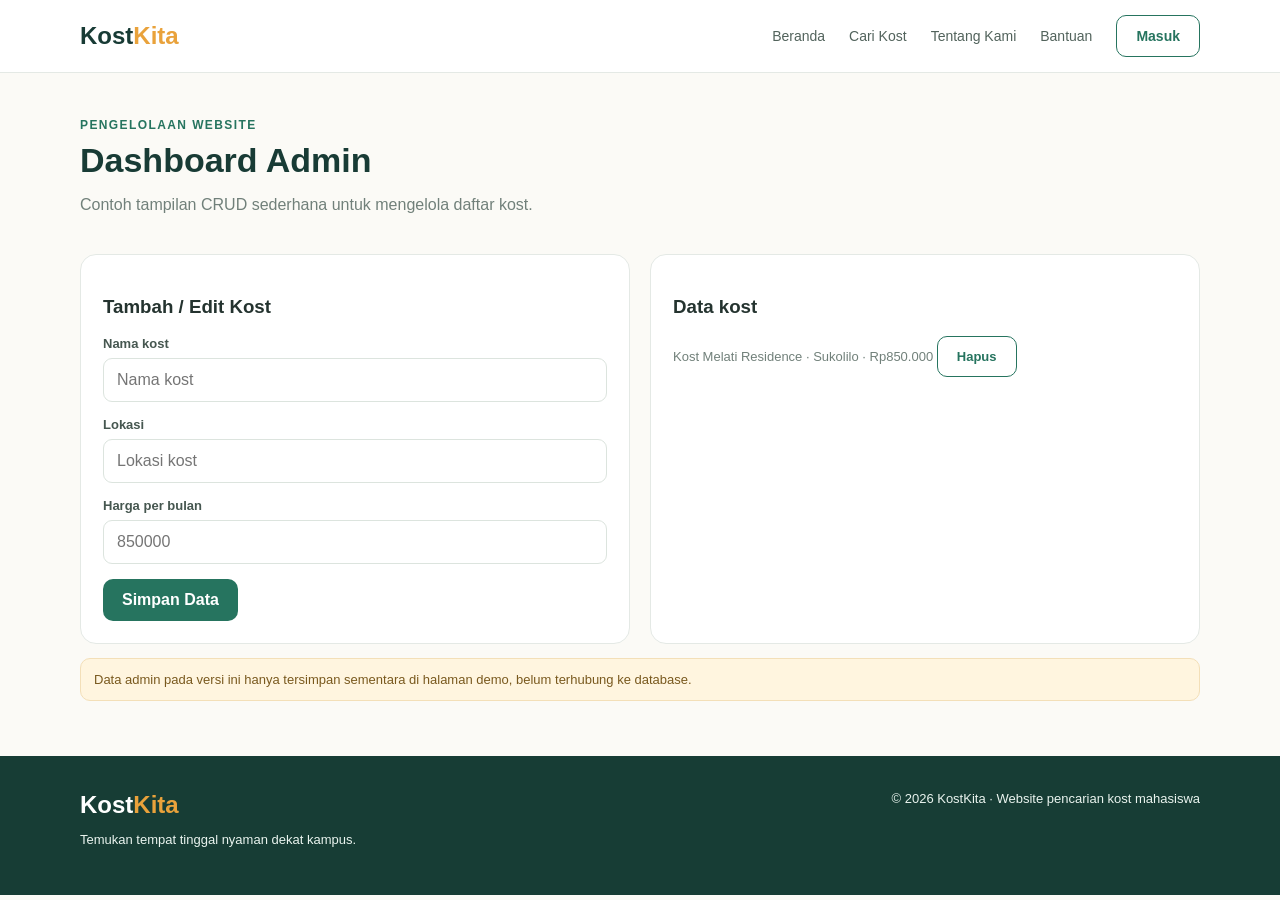
==== admin.html @ 2cbdc758 "Initial commit - KostKita" ====
<!doctype html>
<html lang="id">
  <head>
    <meta charset="UTF-8" />
    <meta name="viewport" content="width=device-width, initial-scale=1.0" />
    <title>Admin | KostKita</title>
    <link rel="stylesheet" href="css/style.css" />
  </head>
  <body>
    <header class="topbar">
      <div class="container nav">
        <a class="logo" href="index.html">Kost<span>Kita</span></a>
        <nav class="navlinks">
          <a href="index.html">Beranda</a><a href="cari-kost.html">Cari Kost</a
          ><a href="tentang-kami.html">Tentang Kami</a
          ><a href="bantuan.html">Bantuan</a
          ><a class="btn outline" href="login.html">Masuk</a>
        </nav>
      </div>
    </header>
    <main>
      <section class="container">
        <div class="page-head">
          <span class="eyebrow">Pengelolaan website</span>
          <h1>Dashboard Admin</h1>
          <p class="muted">
            Contoh tampilan CRUD sederhana untuk mengelola daftar kost.
          </p>
        </div>
        <div class="two-col">
          <div class="panel">
            <h3>Tambah / Edit Kost</h3>
            <form id="adminForm">
              <div class="field">
                <label>Nama kost</label
                ><input id="adminName" required placeholder="Nama kost" />
              </div>
              <div class="field">
                <label>Lokasi</label
                ><input id="adminLocation" required placeholder="Lokasi kost" />
              </div>
              <div class="field">
                <label>Harga per bulan</label
                ><input
                  id="adminPrice"
                  type="number"
                  required
                  placeholder="850000"
                />
              </div>
              <button class="btn">Simpan Data</button>
            </form>
          </div>
          <div class="panel">
            <h3>Data kost</h3>
            <div id="adminList">
              <p class="muted small">
                Kost Melati Residence · Sukolilo · Rp850.000
                <button
                  class="btn outline"
                  onclick="this.parentElement.remove()"
                >
                  Hapus
                </button>
              </p>
            </div>
          </div>
        </div>
        <div class="notice">
          Data admin pada versi ini hanya tersimpan sementara di halaman demo,
          belum terhubung ke database.
        </div>
      </section>
    </main>
    <footer class="footer">
      <div class="container footer-row">
        <div>
          <div class="logo" style="color: white">Kost<span>Kita</span></div>
          <p class="small">Temukan tempat tinggal nyaman dekat kampus.</p>
        </div>
        <div class="small">
          © 2026 KostKita · Website pencarian kost mahasiswa
        </div>
      </div>
    </footer>
    <script src="js/app.js"></script>
  </body>
</html>
---- css/style.css ----
:root {
  --navy: #183b35;
  --green: #26745f;
  --mint: #eaf4ef;
  --cream: #fbfaf6;
  --orange: #e9a23b;
  --ink: #24332f;
  --muted: #71807a;
  --line: #e4e9e5;
}
* {
  box-sizing: border-box;
}
body {
  margin: 0;
  font-family: Inter, Arial, sans-serif;
  background: var(--cream);
  color: var(--ink);
}
a {
  text-decoration: none;
  color: inherit;
}
button,
input,
select,
textarea {
  font: inherit;
}
.container {
  width: min(1120px, 92%);
  margin: auto;
}
.topbar {
  background: white;
  border-bottom: 1px solid var(--line);
  position: sticky;
  top: 0;
  z-index: 5;
}
.nav {
  height: 72px;
  display: flex;
  align-items: center;
  justify-content: space-between;
  gap: 22px;
}
.logo {
  font-size: 24px;
  font-weight: 800;
  color: var(--navy);
}
.logo span {
  color: var(--orange);
}
.navlinks {
  display: flex;
  gap: 24px;
  align-items: center;
  font-size: 14px;
  color: #52635c;
}
.navlinks a:hover,
.navlinks a.active {
  color: var(--green);
  font-weight: 700;
}
.btn {
  display: inline-flex;
  align-items: center;
  justify-content: center;
  border: 0;
  border-radius: 10px;
  padding: 12px 19px;
  background: var(--green);
  color: white;
  font-weight: 700;
  cursor: pointer;
}
.btn:hover {
  filter: brightness(0.94);
}
.btn.outline {
  background: white;
  color: var(--green);
  border: 1px solid var(--green);
}
.btn.gold {
  background: var(--orange);
  color: #26352f;
}
.hero {
  padding: 62px 0;
  background: linear-gradient(115deg, #eaf4ef, #f8f2e6);
}
.hero-grid {
  display: grid;
  grid-template-columns: 1.1fr 0.9fr;
  gap: 35px;
  align-items: center;
}
.hero h1 {
  font-size: 45px;
  line-height: 1.12;
  color: var(--navy);
  margin: 12px 0;
}
.hero p {
  color: var(--muted);
  line-height: 1.7;
}
.hero img {
  width: 100%;
  height: 320px;
  object-fit: cover;
  border-radius: 24px;
}
.eyebrow {
  color: var(--green);
  font-weight: 800;
  font-size: 12px;
  letter-spacing: 1.4px;
  text-transform: uppercase;
}
.section {
  padding: 48px 0;
}
.section-head {
  display: flex;
  justify-content: space-between;
  align-items: end;
  margin-bottom: 22px;
}
.section h2 {
  color: var(--navy);
  margin: 7px 0;
  font-size: 28px;
}
.muted {
  color: var(--muted);
}
.grid {
  display: grid;
  grid-template-columns: repeat(3, 1fr);
  gap: 22px;
}
.card {
  background: white;
  border: 1px solid var(--line);
  border-radius: 16px;
  overflow: hidden;
  box-shadow: 0 5px 18px #183b3509;
}
.card img {
  width: 100%;
  height: 190px;
  object-fit: cover;
}
.card-body {
  padding: 17px;
}
.card h3 {
  margin: 4px 0 8px;
  color: var(--navy);
}
.price {
  font-weight: 800;
  color: var(--green);
  font-size: 18px;
}
.tag {
  display: inline-block;
  background: var(--mint);
  color: var(--green);
  padding: 6px 9px;
  border-radius: 20px;
  font-size: 12px;
  margin: 3px;
}
.page-head {
  padding: 42px 0 24px;
}
.page-head h1 {
  margin: 8px 0;
  color: var(--navy);
  font-size: 34px;
}
.filters,
.panel,
.form-card {
  background: white;
  border: 1px solid var(--line);
  border-radius: 16px;
  padding: 22px;
}
.filters {
  display: flex;
  gap: 12px;
  flex-wrap: wrap;
  margin-bottom: 24px;
}
.field {
  display: flex;
  flex-direction: column;
  gap: 7px;
  margin-bottom: 15px;
  flex: 1;
  min-width: 180px;
}
.field label {
  font-size: 13px;
  font-weight: 700;
  color: #465750;
}
.field input,
.field select,
.field textarea {
  width: 100%;
  padding: 12px 13px;
  border: 1px solid #dce4de;
  border-radius: 9px;
  background: white;
  outline-color: var(--green);
}
.form-wrap {
  max-width: 520px;
  margin: 45px auto;
}
.form-card h1 {
  color: var(--navy);
  margin-top: 5px;
}
.tabs {
  display: flex;
  background: var(--mint);
  padding: 5px;
  border-radius: 10px;
  margin: 20px 0;
}
.tabs button {
  flex: 1;
  padding: 10px;
  border: 0;
  background: transparent;
  border-radius: 8px;
  cursor: pointer;
  color: var(--green);
  font-weight: 700;
}
.tabs button.active {
  background: white;
  box-shadow: 0 2px 8px #183b3510;
}
.hidden {
  display: none !important;
}
.auth-layout {
  min-height: calc(100vh - 73px);
  display: grid;
  grid-template-columns: 1fr 1fr;
}
.auth-side {
  background: linear-gradient(140deg, #173d35, #367d65);
  color: white;
  padding: 70px max(8%, calc((100vw - 1120px) / 2));
  display: flex;
  flex-direction: column;
  justify-content: center;
}
.auth-side h1 {
  font-size: 42px;
}
.auth-side p {
  line-height: 1.8;
  color: #e0eee7;
}
.auth-form {
  display: flex;
  align-items: center;
  justify-content: center;
  padding: 35px;
}
.auth-form .form-card {
  width: min(440px, 100%);
  border: 0;
  box-shadow: none;
}
.detail-grid {
  display: grid;
  grid-template-columns: 1.1fr 0.9fr;
  gap: 28px;
}
.detail-grid img {
  width: 100%;
  height: 390px;
  object-fit: cover;
  border-radius: 18px;
}
.list {
  line-height: 2;
  color: #52635c;
}
.footer {
  margin-top: 55px;
  background: #173d35;
  color: #eaf4ef;
  padding: 35px 0;
}
.footer-row {
  display: flex;
  justify-content: space-between;
  gap: 20px;
  flex-wrap: wrap;
}
.notice {
  background: #fff5df;
  border: 1px solid #f3dfb8;
  border-radius: 10px;
  padding: 13px;
  color: #79591e;
  font-size: 13px;
  margin: 14px 0;
}
.success {
  text-align: center;
  padding: 45px 20px;
}
.success .check {
  font-size: 48px;
  color: var(--green);
}
.table {
  width: 100%;
  border-collapse: collapse;
  background: white;
}
.table th,
.table td {
  padding: 13px;
  border-bottom: 1px solid var(--line);
  text-align: left;
  font-size: 14px;
}
.table th {
  color: var(--navy);
  background: var(--mint);
}
.small {
  font-size: 13px;
}
.two-col {
  display: grid;
  grid-template-columns: 1fr 1fr;
  gap: 20px;
}
@media (max-width: 760px) {
  .nav {
    height: auto;
    padding: 15px 0;
    align-items: flex-start;
    flex-direction: column;
  }
  .navlinks {
    gap: 13px;
    flex-wrap: wrap;
  }
  .hero-grid,
  .auth-layout,
  .detail-grid,
  .two-col {
    grid-template-columns: 1fr;
  }
  .hero h1 {
    font-size: 34px;
  }
  .hero img {
    height: 230px;
  }
  .grid {
    grid-template-columns: 1fr;
  }
  .auth-side {
    padding: 35px 7%;
  }
  .auth-side h1 {
    font-size: 32px;
  }
  .auth-form {
    padding: 20px;
  }
  .filters {
    display: block;
  }
  .section-head {
    align-items: start;
    gap: 10px;
    flex-direction: column;
  }
}
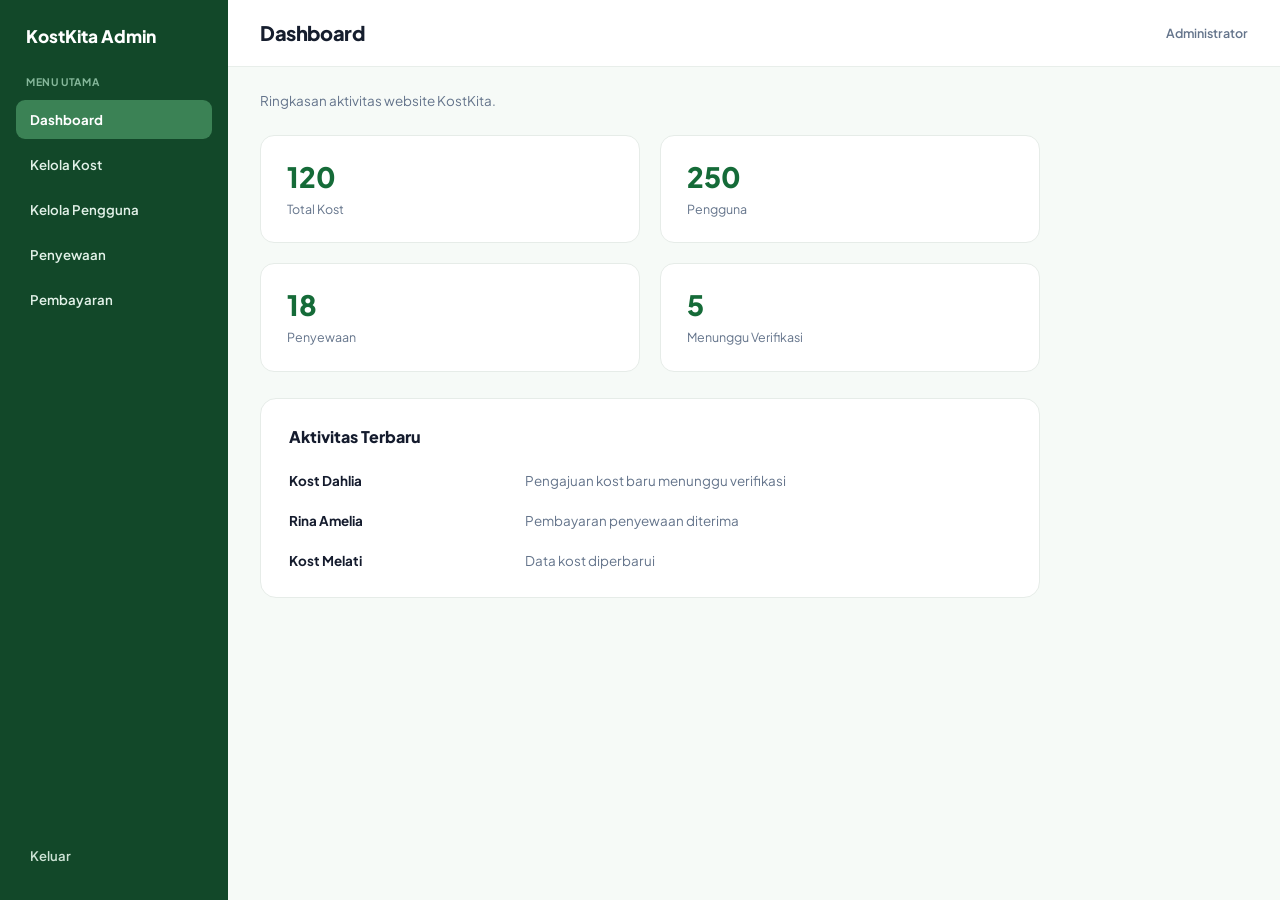
==== commit 09f88896: "update - KostKita" ====
--- a/admin.html
+++ b/admin.html
@@ -1,88 +1,558 @@
 <!doctype html>
 <html lang="id">
-  <head>
-    <meta charset="UTF-8" />
-    <meta name="viewport" content="width=device-width, initial-scale=1.0" />
-    <title>Admin | KostKita</title>
-    <link rel="stylesheet" href="css/style.css" />
-  </head>
-  <body>
-    <header class="topbar">
-      <div class="container nav">
-        <a class="logo" href="index.html">Kost<span>Kita</span></a>
-        <nav class="navlinks">
-          <a href="index.html">Beranda</a><a href="cari-kost.html">Cari Kost</a
-          ><a href="tentang-kami.html">Tentang Kami</a
-          ><a href="bantuan.html">Bantuan</a
-          ><a class="btn outline" href="login.html">Masuk</a>
+
+<head>
+  <meta charset="UTF-8" />
+  <meta name="viewport" content="width=device-width, initial-scale=1.0" />
+  <title>Dashboard Admin | KostKita</title>
+  <link rel="preconnect" href="https://fonts.googleapis.com" />
+  <link rel="preconnect" href="https://fonts.gstatic.com" crossorigin />
+  <link href="https://fonts.googleapis.com/css2?family=Plus+Jakarta+Sans:wght@400;500;600;700;800&display=swap"
+    rel="stylesheet" />
+  <link rel="stylesheet" href="css/style.css" />
+  <link rel="stylesheet" href="css/admin-style.css" />
+</head>
+
+<body class="admin-app-body">
+  <div class="admin-shell">
+    <!-- SIDEBAR HIJAU KIRI -->
+    <aside class="admin-sidebar" id="adminSidebar">
+      <div class="sidebar-top">
+        <div class="sidebar-brand">KostKita Admin</div>
+        <div class="sidebar-menu-label">MENU UTAMA</div>
+
+        <nav class="sidebar-nav" aria-label="Menu Utama Admin">
+          <button type="button" class="sidebar-link active" data-view="dashboard" data-title="Dashboard"
+            onclick="switchAdminView(this)">
+            Dashboard
+          </button>
+          <button type="button" class="sidebar-link" data-view="kost" data-title="Kelola Kost"
+            onclick="switchAdminView(this)">
+            Kelola Kost
+          </button>
+          <button type="button" class="sidebar-link" data-view="pengguna" data-title="Kelola Pengguna"
+            onclick="switchAdminView(this)">
+            Kelola Pengguna
+          </button>
+          <button type="button" class="sidebar-link" data-view="penyewaan" data-title="Kelola Penyewaan"
+            onclick="switchAdminView(this)">
+            Penyewaan
+          </button>
+          <button type="button" class="sidebar-link" data-view="pembayaran" data-title="Kelola Pembayaran"
+            onclick="switchAdminView(this)">
+            Pembayaran
+          </button>
         </nav>
       </div>
-    </header>
-    <main>
-      <section class="container">
-        <div class="page-head">
-          <span class="eyebrow">Pengelolaan website</span>
-          <h1>Dashboard Admin</h1>
-          <p class="muted">
-            Contoh tampilan CRUD sederhana untuk mengelola daftar kost.
+
+      <div class="sidebar-bottom">
+        <a href="login-admin.html" class="sidebar-logout" onclick="logoutAdmin()">
+          Keluar
+        </a>
+      </div>
+    </aside>
+
+    <!-- AREA KONTEN KANAN -->
+    <div class="admin-main-area">
+      <!-- HEADER ATAS -->
+      <header class="admin-topbar">
+        <div class="topbar-left">
+          <button type="button" class="btn-mobile-menu" aria-label="Buka Menu" onclick="toggleSidebarMobile()">
+            ☰
+          </button>
+          <h1 id="adminHeaderTitle">Dashboard</h1>
+        </div>
+        <span class="admin-role-label">Administrator</span>
+      </header>
+
+      <main class="admin-content">
+        <!-- ================= 1. VIEW DASHBOARD ================= -->
+        <section id="view-dashboard" class="admin-view">
+          <p class="admin-view-subtitle">
+            Ringkasan aktivitas website KostKita.
           </p>
-        </div>
-        <div class="two-col">
-          <div class="panel">
-            <h3>Tambah / Edit Kost</h3>
-            <form id="adminForm">
-              <div class="field">
-                <label>Nama kost</label
-                ><input id="adminName" required placeholder="Nama kost" />
+
+          <!-- 4 Kartu Statistik -->
+          <div class="admin-stats-grid">
+            <div class="admin-stat-card">
+              <strong id="statTotalKost">120</strong>
+              <span>Total Kost</span>
+            </div>
+
+            <div class="admin-stat-card">
+              <strong id="statTotalUsers">250</strong>
+              <span>Pengguna</span>
+            </div>
+
+            <div class="admin-stat-card">
+              <strong id="statTotalRentals">18</strong>
+              <span>Penyewaan</span>
+            </div>
+
+            <div class="admin-stat-card">
+              <strong id="statPendingVerify">5</strong>
+              <span>Menunggu Verifikasi</span>
+            </div>
+          </div>
+
+          <!-- Kartu Aktivitas Terbaru -->
+          <div class="admin-card">
+            <h2>Aktivitas Terbaru</h2>
+
+            <div class="activity-list">
+              <div class="activity-row">
+                <strong>Kost Dahlia</strong>
+                <span>Pengajuan kost baru menunggu verifikasi</span>
               </div>
-              <div class="field">
-                <label>Lokasi</label
-                ><input id="adminLocation" required placeholder="Lokasi kost" />
+              <div class="activity-row">
+                <strong>Rina Amelia</strong>
+                <span>Pembayaran penyewaan diterima</span>
               </div>
-              <div class="field">
-                <label>Harga per bulan</label
-                ><input
-                  id="adminPrice"
-                  type="number"
-                  required
-                  placeholder="850000"
-                />
+              <div class="activity-row">
+                <strong>Kost Melati</strong>
+                <span>Data kost diperbarui</span>
               </div>
-              <button class="btn">Simpan Data</button>
-            </form>
-          </div>
-          <div class="panel">
-            <h3>Data kost</h3>
-            <div id="adminList">
-              <p class="muted small">
-                Kost Melati Residence · Sukolilo · Rp850.000
-                <button
-                  class="btn outline"
-                  onclick="this.parentElement.remove()"
-                >
-                  Hapus
-                </button>
-              </p>
-            </div>
-          </div>
-        </div>
-        <div class="notice">
-          Data admin pada versi ini hanya tersimpan sementara di halaman demo,
-          belum terhubung ke database.
-        </div>
-      </section>
-    </main>
-    <footer class="footer">
-      <div class="container footer-row">
-        <div>
-          <div class="logo" style="color: white">Kost<span>Kita</span></div>
-          <p class="small">Temukan tempat tinggal nyaman dekat kampus.</p>
-        </div>
-        <div class="small">
-          © 2026 KostKita · Website pencarian kost mahasiswa
-        </div>
+            </div>
+          </div>
+        </section>
+
+        <!-- ================= 2. VIEW KELOLA KOST ================= -->
+        <section id="view-kost" class="admin-view hidden">
+          <p class="admin-view-subtitle">
+            Tambah, lihat, ubah, dan hapus data kost.
+          </p>
+
+          <div class="view-action-bar">
+            <button type="button" class="btn-admin-primary" onclick="openKostModal()">
+              + Tambah Kost
+            </button>
+          </div>
+
+          <div class="admin-table-card">
+            <table class="admin-table">
+              <thead>
+                <tr>
+                  <th>Nama Kost</th>
+                  <th>Pemilik</th>
+                  <th>Harga / bln</th>
+                  <th>Status</th>
+                  <th class="col-action">Aksi</th>
+                </tr>
+              </thead>
+              <tbody id="kostTableBody"></tbody>
+            </table>
+          </div>
+        </section>
+
+        <!-- ================= 3. VIEW KELOLA PENGGUNA ================= -->
+        <section id="view-pengguna" class="admin-view hidden">
+          <p class="admin-view-subtitle">
+            Lihat dan kelola akun mahasiswa yang terdaftar.
+          </p>
+
+          <div class="admin-table-card">
+            <table class="admin-table">
+              <thead>
+                <tr>
+                  <th>Nama Pengguna</th>
+                  <th>Email</th>
+                  <th>No. HP</th>
+                  <th class="col-action">Aksi</th>
+                </tr>
+              </thead>
+              <tbody id="userTableBody"></tbody>
+            </table>
+          </div>
+        </section>
+
+        <!-- ================= 4. VIEW KELOLA PENYEWAAN ================= -->
+        <section id="view-penyewaan" class="admin-view hidden">
+          <p class="admin-view-subtitle">
+            Periksa pengajuan dan perbarui status penyewaan.
+          </p>
+
+          <div class="admin-table-card">
+            <table class="admin-table">
+              <thead>
+                <tr>
+                  <th>Penyewa</th>
+                  <th>Nama Kost</th>
+                  <th>Tanggal</th>
+                  <th>Status</th>
+                  <th class="col-action">Aksi</th>
+                </tr>
+              </thead>
+              <tbody id="rentalTableBody"></tbody>
+            </table>
+          </div>
+        </section>
+
+        <!-- ================= 5. VIEW KELOLA PEMBAYARAN ================= -->
+        <section id="view-pembayaran" class="admin-view hidden">
+          <p class="admin-view-subtitle">
+            Periksa pembayaran dan perbarui status transaksi.
+          </p>
+
+          <div class="admin-table-card">
+            <table class="admin-table">
+              <thead>
+                <tr>
+                  <th>Penyewa</th>
+                  <th>Metode</th>
+                  <th>Total</th>
+                  <th>Status</th>
+                  <th class="col-action">Aksi</th>
+                </tr>
+              </thead>
+              <tbody id="paymentTableBody"></tbody>
+            </table>
+          </div>
+        </section>
+      </main>
+    </div>
+  </div>
+
+  <!-- ================= MODAL KELOLA DATA ================= -->
+  <div class="admin-modal-backdrop hidden" id="adminModalBackdrop">
+    <div class="admin-modal-box">
+      <div class="admin-modal-header">
+        <h3 id="modalTitle">Edit Data</h3>
+        <button type="button" class="btn-close-modal" onclick="closeAdminModal()">
+          ✕
+        </button>
       </div>
-    </footer>
-    <script src="js/app.js"></script>
-  </body>
-</html>
+      <div id="modalBodyContent"></div>
+    </div>
+  </div>
+
+  <script>
+    // Data awal sesuai tampilan panel admin KostKita
+    let kostData = [
+      { id: 1, name: "Kost Dahlia", owner: "Ibu Sari", price: "Rp1.450.000", status: "Aktif" },
+      { id: 2, name: "Kost Melati", owner: "Pak Budi", price: "Rp1.200.000", status: "Aktif" },
+      { id: 3, name: "Kost Mawar", owner: "Ibu Rina", price: "Rp1.100.000", status: "Pending" },
+      { id: 4, name: "Kost Anggrek", owner: "Pak Dedi", price: "Rp1.350.000", status: "Aktif" }
+    ];
+
+    let userData = [
+      { id: 1, name: "Rina Amelia", email: "rina@email.com", phone: "081234567890" },
+      { id: 2, name: "Dimas Putra", email: "dimas@email.com", phone: "081298765432" },
+      { id: 3, name: "Salsa Putri", email: "salsa@email.com", phone: "081377889900" },
+      { id: 4, name: "Fajar Ramadhan", email: "fajar@email.com", phone: "081355667788" }
+    ];
+
+    let rentalData = [
+      { id: 1, tenant: "Rina Amelia", kost: "Kost Dahlia", date: "01/12/26", status: "Diajukan" },
+      { id: 2, tenant: "Dimas Putra", kost: "Kost Melati", date: "15/01/27", status: "Disetujui" },
+      { id: 3, tenant: "Salsa Putri", kost: "Kost Mawar", date: "20/01/27", status: "Ditolak" }
+    ];
+
+    let paymentData = [
+      { id: 1, tenant: "Rina Amelia", method: "Transfer Bank", total: "Rp4.350.000", status: "Menunggu" },
+      { id: 2, tenant: "Dimas Putra", method: "QRIS", total: "Rp1.200.000", status: "Berhasil" },
+      { id: 3, tenant: "Salsa Putri", method: "E-Wallet", total: "Rp3.300.000", status: "Berhasil" }
+    ];
+
+    // Navigasi antar menu sidebar
+    function switchAdminView(btn) {
+      document.querySelectorAll(".sidebar-link").forEach((el) => el.classList.remove("active"));
+      btn.classList.add("active");
+
+      const targetView = btn.dataset.view;
+      document.getElementById("adminHeaderTitle").textContent = btn.dataset.title;
+
+      document.querySelectorAll(".admin-view").forEach((sec) => sec.classList.add("hidden"));
+      document.getElementById(`view-${targetView}`).classList.remove("hidden");
+
+      // Tutup sidebar otomatis di layar mobile
+      document.getElementById("adminSidebar").classList.remove("open");
+    }
+
+    function toggleSidebarMobile() {
+      document.getElementById("adminSidebar").classList.toggle("open");
+    }
+
+    function logoutAdmin() {
+      sessionStorage.removeItem("kostkita_admin_email");
+    }
+
+    // Render tabel Kelola Kost
+    function renderKostTable() {
+      const tbody = document.getElementById("kostTableBody");
+      tbody.innerHTML = kostData
+        .map((item) => {
+          const statusClass = item.status === "Aktif" ? "text-status-green" : "text-status-muted";
+          return `
+              <tr>
+                <td><strong>${item.name}</strong></td>
+                <td>${item.owner}</td>
+                <td>${item.price}</td>
+                <td><span class="${statusClass}">${item.status}</span></td>
+                <td class="col-action">
+                  <button type="button" class="action-link" onclick="openKostModal(${item.id})">Edit</button>
+                  <span class="action-dot">•</span>
+                  <button type="button" class="action-link" onclick="deleteKost(${item.id})">Hapus</button>
+                </td>
+              </tr>
+            `;
+        })
+        .join("");
+    }
+
+    // Render tabel Kelola Pengguna
+    function renderUserTable() {
+      const tbody = document.getElementById("userTableBody");
+      tbody.innerHTML = userData
+        .map(
+          (user) => `
+            <tr>
+              <td><strong>${user.name}</strong></td>
+              <td>${user.email}</td>
+              <td>${user.phone}</td>
+              <td class="col-action">
+                <button type="button" class="action-link" onclick="openUserModal(${user.id})">Edit</button>
+                <span class="action-dot">•</span>
+                <button type="button" class="action-link" onclick="deleteUser(${user.id})">Hapus</button>
+              </td>
+            </tr>
+          `
+        )
+        .join("");
+    }
+
+    // Render tabel Kelola Penyewaan
+    function renderRentalTable() {
+      const tbody = document.getElementById("rentalTableBody");
+      tbody.innerHTML = rentalData
+        .map(
+          (item) => `
+            <tr>
+              <td><strong>${item.tenant}</strong></td>
+              <td>${item.kost}</td>
+              <td>${item.date}</td>
+              <td>${item.status}</td>
+              <td class="col-action">
+                <button type="button" class="action-link" onclick="openRentalModal(${item.id})">Lihat / Ubah</button>
+              </td>
+            </tr>
+          `
+        )
+        .join("");
+    }
+
+    // Render tabel Kelola Pembayaran
+    function renderPaymentTable() {
+      const tbody = document.getElementById("paymentTableBody");
+      tbody.innerHTML = paymentData
+        .map((item) => {
+          const isPaid = item.status === "Berhasil";
+          const statusClass = isPaid ? "text-status-green" : "text-status-muted";
+          const actionText = isPaid ? "Lihat" : "Verifikasi";
+          return `
+              <tr>
+                <td><strong>${item.tenant}</strong></td>
+                <td>${item.method}</td>
+                <td>${item.total}</td>
+                <td><span class="${statusClass}">${item.status}</span></td>
+                <td class="col-action">
+                  <button type="button" class="action-link" onclick="openPaymentModal(${item.id})">${actionText}</button>
+                </td>
+              </tr>
+            `;
+        })
+        .join("");
+    }
+
+    // Modal Helpers
+    function openModal(title, htmlContent) {
+      document.getElementById("modalTitle").textContent = title;
+      document.getElementById("modalBodyContent").innerHTML = htmlContent;
+      document.getElementById("adminModalBackdrop").classList.remove("hidden");
+    }
+
+    function closeAdminModal() {
+      document.getElementById("adminModalBackdrop").classList.add("hidden");
+    }
+
+    // CRUD Kost
+    function openKostModal(id = null) {
+      const existing = kostData.find((k) => k.id === id) || {
+        name: "",
+        owner: "",
+        price: "Rp1.300.000",
+        status: "Aktif"
+      };
+
+      openModal(
+        id ? "Edit Data Kost" : "Tambah Kost Baru",
+        `
+          <form onsubmit="saveKost(event, ${id})">
+            <div class="admin-form-group">
+              <label>Nama Kost</label>
+              <input type="text" id="mKostName" value="${existing.name}" required />
+            </div>
+            <div class="admin-form-group">
+              <label>Pemilik</label>
+              <input type="text" id="mKostOwner" value="${existing.owner}" required />
+            </div>
+            <div class="admin-form-group">
+              <label>Harga / bln</label>
+              <input type="text" id="mKostPrice" value="${existing.price}" required />
+            </div>
+            <div class="admin-form-group">
+              <label>Status</label>
+              <select id="mKostStatus">
+                <option value="Aktif" ${existing.status === "Aktif" ? "selected" : ""}>Aktif</option>
+                <option value="Pending" ${existing.status === "Pending" ? "selected" : ""}>Pending</option>
+              </select>
+            </div>
+            <button type="submit" class="btn-admin-login">Simpan Data Kost</button>
+          </form>
+        `
+      );
+    }
+
+    function saveKost(e, id) {
+      e.preventDefault();
+      const name = document.getElementById("mKostName").value.trim();
+      const owner = document.getElementById("mKostOwner").value.trim();
+      const price = document.getElementById("mKostPrice").value.trim();
+      const status = document.getElementById("mKostStatus").value;
+
+      if (id) {
+        const idx = kostData.findIndex((k) => k.id === id);
+        if (idx !== -1) kostData[idx] = { id, name, owner, price, status };
+      } else {
+        kostData.push({ id: Date.now(), name, owner, price, status });
+      }
+
+      renderKostTable();
+      closeAdminModal();
+    }
+
+    function deleteKost(id) {
+      if (!confirm("Hapus data kost ini?")) return;
+      kostData = kostData.filter((k) => k.id !== id);
+      renderKostTable();
+    }
+
+    // CRUD Pengguna
+    function openUserModal(id) {
+      const user = userData.find((u) => u.id === id);
+      if (!user) return;
+
+      openModal(
+        "Edit Data Pengguna",
+        `
+          <form onsubmit="saveUser(event, ${id})">
+            <div class="admin-form-group">
+              <label>Nama Pengguna</label>
+              <input type="text" id="mUserName" value="${user.name}" required />
+            </div>
+            <div class="admin-form-group">
+              <label>Email</label>
+              <input type="email" id="mUserEmail" value="${user.email}" required />
+            </div>
+            <div class="admin-form-group">
+              <label>No. HP</label>
+              <input type="text" id="mUserPhone" value="${user.phone}" required />
+            </div>
+            <button type="submit" class="btn-admin-login">Simpan Perubahan</button>
+          </form>
+        `
+      );
+    }
+
+    function saveUser(e, id) {
+      e.preventDefault();
+      const idx = userData.findIndex((u) => u.id === id);
+      if (idx !== -1) {
+        userData[idx].name = document.getElementById("mUserName").value.trim();
+        userData[idx].email = document.getElementById("mUserEmail").value.trim();
+        userData[idx].phone = document.getElementById("mUserPhone").value.trim();
+      }
+      renderUserTable();
+      closeAdminModal();
+    }
+
+    function deleteUser(id) {
+      if (!confirm("Hapus akun pengguna ini?")) return;
+      userData = userData.filter((u) => u.id !== id);
+      renderUserTable();
+    }
+
+    // Ubah Status Penyewaan
+    function openRentalModal(id) {
+      const item = rentalData.find((r) => r.id === id);
+      if (!item) return;
+
+      openModal(
+        "Detail & Status Penyewaan",
+        `
+          <p class="modal-info-line"><strong>Penyewa:</strong> ${item.tenant}</p>
+          <p class="modal-info-line"><strong>Nama Kost:</strong> ${item.kost}</p>
+          <p class="modal-info-line" style="margin-bottom:16px"><strong>Tanggal Masuk:</strong> ${item.date}</p>
+          <form onsubmit="saveRentalStatus(event, ${id})">
+            <div class="admin-form-group">
+              <label>Status Pengajuan</label>
+              <select id="mRentalStatus">
+                <option value="Diajukan" ${item.status === "Diajukan" ? "selected" : ""}>Diajukan</option>
+                <option value="Disetujui" ${item.status === "Disetujui" ? "selected" : ""}>Disetujui</option>
+                <option value="Ditolak" ${item.status === "Ditolak" ? "selected" : ""}>Ditolak</option>
+              </select>
+            </div>
+            <button type="submit" class="btn-admin-login">Perbarui Status</button>
+          </form>
+        `
+      );
+    }
+
+    function saveRentalStatus(e, id) {
+      e.preventDefault();
+      const idx = rentalData.findIndex((r) => r.id === id);
+      if (idx !== -1) {
+        rentalData[idx].status = document.getElementById("mRentalStatus").value;
+      }
+      renderRentalTable();
+      closeAdminModal();
+    }
+
+    // Verifikasi Pembayaran
+    function openPaymentModal(id) {
+      const item = paymentData.find((p) => p.id === id);
+      if (!item) return;
+
+      const isPaid = item.status === "Berhasil";
+      openModal(
+        isPaid ? "Detail Transaksi Pembayaran" : "Verifikasi Pembayaran",
+        `
+          <p class="modal-info-line"><strong>Penyewa:</strong> ${item.tenant}</p>
+          <p class="modal-info-line"><strong>Metode:</strong> ${item.method}</p>
+          <p class="modal-info-line"><strong>Total:</strong> ${item.total}</p>
+          <p class="modal-info-line" style="margin-bottom:18px"><strong>Status Saat Ini:</strong> ${item.status}</p>
+          ${isPaid
+          ? `<button type="button" class="btn-admin-login" onclick="closeAdminModal()">Tutup</button>`
+          : `<button type="button" class="btn-admin-login" onclick="verifyPayment(${id})">Konfirmasi & Verifikasi Pembayaran</button>`
+        }
+        `
+      );
+    }
+
+    function verifyPayment(id) {
+      const idx = paymentData.findIndex((p) => p.id === id);
+      if (idx !== -1) {
+        paymentData[idx].status = "Berhasil";
+      }
+      renderPaymentTable();
+      closeAdminModal();
+    }
+
+    // Inisialisasi awal
+    renderKostTable();
+    renderUserTable();
+    renderRentalTable();
+    renderPaymentTable();
+  </script>
+</body>
+
+</html>
--- a/css/style.css
+++ b/css/style.css
@@ -1,399 +1,834 @@
 :root {
-  --navy: #183b35;
-  --green: #26745f;
-  --mint: #eaf4ef;
-  --cream: #fbfaf6;
-  --orange: #e9a23b;
-  --ink: #24332f;
-  --muted: #71807a;
-  --line: #e4e9e5;
-}
+  --green: #156b38;
+  --green-hover: #10552c;
+  --green-soft: #dcfce7;
+  --green-mint: #e8f7ee;
+  --text-dark: #141b2d;
+  --text-muted: #64748b;
+  --bg-page: #f8fafc;
+  --bg-input: #f3f5f9;
+  --border: #e2e8f0;
+}
+
 * {
   box-sizing: border-box;
-}
+  margin: 0;
+  padding: 0;
+}
+
 body {
-  margin: 0;
-  font-family: Inter, Arial, sans-serif;
-  background: var(--cream);
-  color: var(--ink);
-}
+  font-family: "Plus Jakarta Sans", sans-serif;
+  color: var(--text-dark);
+  background-color: var(--bg-page);
+  line-height: 1.5;
+  -webkit-font-smoothing: antialiased;
+}
+
 a {
   text-decoration: none;
   color: inherit;
 }
-button,
-input,
-select,
-textarea {
-  font: inherit;
-}
+
 .container {
-  width: min(1120px, 92%);
-  margin: auto;
-}
+  max-width: 1180px;
+  margin: 0 auto;
+  padding: 0 24px;
+}
+
+/* ================= NAVBAR ================= */
 .topbar {
-  background: white;
-  border-bottom: 1px solid var(--line);
   position: sticky;
   top: 0;
-  z-index: 5;
-}
+  z-index: 50;
+  background: rgba(255, 255, 255, 0.96);
+  backdrop-filter: blur(8px);
+  border-bottom: 1px solid #eef2f6;
+}
+
 .nav {
-  height: 72px;
+  height: 74px;
   display: flex;
   align-items: center;
   justify-content: space-between;
-  gap: 22px;
-}
+  gap: 16px;
+}
+
 .logo {
-  font-size: 24px;
-  font-weight: 800;
-  color: var(--navy);
-}
-.logo span {
-  color: var(--orange);
-}
+  font-size: 1.35rem;
+  font-weight: 800;
+  color: var(--green);
+  letter-spacing: -0.02em;
+}
+
 .navlinks {
   display: flex;
-  gap: 24px;
-  align-items: center;
-  font-size: 14px;
-  color: #52635c;
-}
-.navlinks a:hover,
+  align-items: center;
+  gap: 8px;
+}
+
+.navlinks a {
+  font-size: 0.9rem;
+  font-weight: 600;
+  color: #475569;
+  padding: 8px 16px;
+  border-radius: 10px;
+  transition: all 0.2s ease;
+}
+
+.navlinks a:hover {
+  color: var(--green);
+  background: #f1f5f9;
+}
+
 .navlinks a.active {
-  color: var(--green);
-  font-weight: 700;
-}
-.btn {
+  background: var(--green-soft);
+  color: var(--green);
+  font-weight: 700;
+}
+
+.nav-actions {
+  display: flex;
+  align-items: center;
+  gap: 12px;
+}
+
+.btn-auth {
+  background: var(--green);
+  color: #ffffff;
+  font-size: 0.875rem;
+  font-weight: 700;
+  padding: 10px 20px;
+  border-radius: 10px;
+  transition: background 0.2s ease;
+}
+
+.btn-auth:hover {
+  background: var(--green-hover);
+}
+
+.avatar-badge {
+  width: 36px;
+  height: 36px;
+  border-radius: 50%;
+  background: var(--green-soft);
+  color: var(--green);
+  display: flex;
+  align-items: center;
+  justify-content: center;
+  border: 1px solid #bbf7d0;
+}
+
+/* ================= HERO SECTION (BERANDA) ================= */
+.hero {
+  background:
+    radial-gradient(circle at 85% 65%, rgba(187, 247, 208, 0.45), transparent 40%),
+    linear-gradient(180deg, #eef2ff 0%, #f4f7fb 55%, #f8fafc 100%);
+  padding: 56px 0 64px;
+  text-align: center;
+}
+
+.hero-badge {
   display: inline-flex;
   align-items: center;
+  gap: 8px;
+  background: #dcfce7;
+  color: var(--green);
+  font-size: 0.8rem;
+  font-weight: 700;
+  padding: 7px 16px;
+  border-radius: 999px;
+  margin-bottom: 20px;
+}
+
+.hero h1 {
+  font-size: clamp(2rem, 4vw, 3rem);
+  font-weight: 800;
+  color: #161e2e;
+  letter-spacing: -0.03em;
+  line-height: 1.2;
+  max-width: 720px;
+  margin: 0 auto 14px;
+}
+
+.hero-sub {
+  font-size: 1rem;
+  color: var(--text-muted);
+  max-width: 620px;
+  margin: 0 auto 36px;
+  line-height: 1.65;
+}
+
+/* ================= SEARCH CARD & INPUTS ================= */
+.search-box {
+  background: #ffffff;
+  border-radius: 20px;
+  padding: 20px;
+  max-width: 880px;
+  margin: 0 auto 36px;
+  box-shadow: 0 20px 45px -15px rgba(15, 23, 42, 0.08);
+  border: 1px solid #edf2f7;
+  text-align: left;
+}
+
+.search-row {
+  display: grid;
+  grid-template-columns: 1.35fr auto auto;
+  gap: 12px;
+  align-items: stretch;
+}
+
+.input-group {
+  background: var(--bg-input);
+  border-radius: 14px;
+  padding: 10px 16px;
+  display: flex;
+  align-items: center;
+  gap: 12px;
+  border: 1px solid transparent;
+  transition: border-color 0.2s;
+}
+
+.input-group:focus-within {
+  border-color: var(--green);
+  background: #ffffff;
+}
+
+.input-group svg {
+  color: #64748b;
+  flex-shrink: 0;
+}
+
+.input-stack {
+  display: flex;
+  flex-direction: column;
+  width: 100%;
+}
+
+.input-stack label {
+  font-size: 0.65rem;
+  font-weight: 800;
+  letter-spacing: 0.05em;
+  color: #64748b;
+  text-transform: uppercase;
+  margin-bottom: 2px;
+}
+
+.input-stack input {
+  border: none;
+  background: transparent;
+  font-family: inherit;
+  font-size: 0.875rem;
+  font-weight: 500;
+  color: var(--text-dark);
+  outline: none;
+  width: 100%;
+}
+
+.input-stack input::placeholder {
+  color: #94a3b8;
+}
+
+.filter-group {
+  background: var(--bg-input);
+  border-radius: 14px;
+  padding: 8px 12px;
+  display: flex;
+  align-items: center;
+  gap: 6px;
+}
+
+.filter-group svg {
+  color: #64748b;
+  margin: 0 4px;
+}
+
+.pill-btn {
+  border: none;
+  background: transparent;
+  font-family: inherit;
+  font-size: 0.82rem;
+  font-weight: 600;
+  color: #475569;
+  padding: 7px 13px;
+  border-radius: 9px;
+  cursor: pointer;
+  transition: all 0.2s;
+}
+
+.pill-btn:hover {
+  color: var(--text-dark);
+}
+
+.pill-btn.active {
+  background: var(--green);
+  color: #ffffff;
+  font-weight: 700;
+}
+
+.btn-search {
+  background: var(--green);
+  color: #ffffff;
+  border: none;
+  border-radius: 14px;
+  padding: 0 26px;
+  font-family: inherit;
+  font-size: 0.92rem;
+  font-weight: 700;
+  display: inline-flex;
+  align-items: center;
   justify-content: center;
-  border: 0;
-  border-radius: 10px;
-  padding: 12px 19px;
-  background: var(--green);
-  color: white;
-  font-weight: 700;
+  gap: 8px;
   cursor: pointer;
-}
-.btn:hover {
-  filter: brightness(0.94);
-}
-.btn.outline {
-  background: white;
-  color: var(--green);
-  border: 1px solid var(--green);
-}
-.btn.gold {
-  background: var(--orange);
-  color: #26352f;
-}
-.hero {
-  padding: 62px 0;
-  background: linear-gradient(115deg, #eaf4ef, #f8f2e6);
-}
-.hero-grid {
-  display: grid;
-  grid-template-columns: 1.1fr 0.9fr;
-  gap: 35px;
-  align-items: center;
-}
-.hero h1 {
-  font-size: 45px;
-  line-height: 1.12;
-  color: var(--navy);
-  margin: 12px 0;
-}
-.hero p {
-  color: var(--muted);
-  line-height: 1.7;
-}
-.hero img {
-  width: 100%;
-  height: 320px;
-  object-fit: cover;
-  border-radius: 24px;
-}
-.eyebrow {
-  color: var(--green);
-  font-weight: 800;
-  font-size: 12px;
-  letter-spacing: 1.4px;
-  text-transform: uppercase;
-}
-.section {
-  padding: 48px 0;
-}
-.section-head {
-  display: flex;
-  justify-content: space-between;
-  align-items: end;
-  margin-bottom: 22px;
-}
-.section h2 {
-  color: var(--navy);
-  margin: 7px 0;
-  font-size: 28px;
-}
-.muted {
-  color: var(--muted);
-}
-.grid {
+  transition: background 0.2s;
+}
+
+.btn-search:hover {
+  background: var(--green-hover);
+}
+
+.popular-row {
+  display: flex;
+  flex-wrap: wrap;
+  align-items: center;
+  gap: 8px;
+  margin-top: 14px;
+  padding-top: 4px;
+  font-size: 0.78rem;
+  color: #64748b;
+}
+
+.popular-chip {
+  background: #f1f5f9;
+  color: #475569;
+  border: none;
+  padding: 5px 12px;
+  border-radius: 999px;
+  font-family: inherit;
+  font-size: 0.75rem;
+  font-weight: 600;
+  cursor: pointer;
+  transition: all 0.2s;
+}
+
+.popular-chip:hover {
+  background: var(--green-soft);
+  color: var(--green);
+}
+
+/* ================= STATS ROW ================= */
+.stats-grid {
   display: grid;
   grid-template-columns: repeat(3, 1fr);
-  gap: 22px;
-}
+  gap: 18px;
+  max-width: 760px;
+  margin: 0 auto;
+}
+
+.stat-card {
+  background: #ffffff;
+  border: 1px solid #eef2f6;
+  border-radius: 16px;
+  padding: 16px 20px;
+  display: flex;
+  align-items: center;
+  gap: 14px;
+  text-align: left;
+  box-shadow: 0 4px 12px rgba(15, 23, 42, 0.02);
+}
+
+.stat-icon {
+  width: 42px;
+  height: 42px;
+  border-radius: 50%;
+  background: var(--green-mint);
+  color: var(--green);
+  display: flex;
+  align-items: center;
+  justify-content: center;
+  flex-shrink: 0;
+}
+
+.stat-value {
+  font-size: 1.05rem;
+  font-weight: 800;
+  color: var(--text-dark);
+  line-height: 1.2;
+}
+
+.stat-label {
+  font-size: 0.75rem;
+  color: var(--text-muted);
+  margin-top: 2px;
+}
+
+/* ================= SECTION & KOST CARDS ================= */
+.section {
+  padding: 40px 0 72px;
+}
+
+.section-head {
+  display: flex;
+  justify-content: space-between;
+  align-items: flex-end;
+  gap: 16px;
+  margin-bottom: 28px;
+}
+
+.eyebrow-dot {
+  display: inline-flex;
+  align-items: center;
+  gap: 8px;
+  font-size: 0.75rem;
+  font-weight: 800;
+  letter-spacing: 0.06em;
+  color: var(--green);
+  text-transform: uppercase;
+  margin-bottom: 6px;
+}
+
+.eyebrow-dot::before {
+  content: "";
+  width: 7px;
+  height: 7px;
+  border-radius: 50%;
+  background: var(--green);
+}
+
+.section-head h2 {
+  font-size: 1.75rem;
+  font-weight: 800;
+  color: #161e2e;
+  letter-spacing: -0.02em;
+}
+
+.section-desc {
+  font-size: 0.9rem;
+  color: var(--text-muted);
+  margin-top: 4px;
+}
+
+.link-all {
+  color: var(--green);
+  font-size: 0.9rem;
+  font-weight: 700;
+  display: inline-flex;
+  align-items: center;
+  gap: 6px;
+  white-space: nowrap;
+}
+
+.link-all:hover {
+  text-decoration: underline;
+}
+
+.kost-grid {
+  display: grid;
+  grid-template-columns: repeat(3, 1fr);
+  gap: 24px;
+}
+
 .card {
-  background: white;
-  border: 1px solid var(--line);
-  border-radius: 16px;
+  background: #ffffff;
+  border-radius: 20px;
+  border: 1px solid #eef2f6;
   overflow: hidden;
-  box-shadow: 0 5px 18px #183b3509;
-}
-.card img {
+  display: flex;
+  flex-direction: column;
+  transition: transform 0.25s ease, box-shadow 0.25s ease;
+}
+
+.card:hover {
+  transform: translateY(-4px);
+  box-shadow: 0 18px 35px -12px rgba(15, 23, 42, 0.1);
+}
+
+.card-media {
+  position: relative;
+  height: 215px;
+  overflow: hidden;
+}
+
+.card-media img {
   width: 100%;
-  height: 190px;
+  height: 100%;
   object-fit: cover;
-}
+  display: block;
+}
+
+.badge-type {
+  position: absolute;
+  top: 14px;
+  left: 14px;
+  font-size: 0.72rem;
+  font-weight: 700;
+  padding: 5px 11px;
+  border-radius: 8px;
+  backdrop-filter: blur(6px);
+}
+
+.badge-putra {
+  background: rgba(232, 247, 238, 0.95);
+  color: #156b38;
+}
+
+.badge-putri {
+  background: rgba(252, 231, 243, 0.95);
+  color: #be185d;
+}
+
+.badge-campur {
+  background: rgba(224, 231, 255, 0.95);
+  color: #3730a3;
+}
+
+.badge-rating {
+  position: absolute;
+  top: 14px;
+  right: 14px;
+  background: rgba(15, 23, 42, 0.82);
+  color: #ffffff;
+  font-size: 0.74rem;
+  font-weight: 700;
+  padding: 5px 10px;
+  border-radius: 8px;
+  display: inline-flex;
+  align-items: center;
+  gap: 4px;
+}
+
+.badge-rating span {
+  color: #facc15;
+}
+
 .card-body {
-  padding: 17px;
-}
-.card h3 {
-  margin: 4px 0 8px;
-  color: var(--navy);
-}
-.price {
-  font-weight: 800;
-  color: var(--green);
-  font-size: 18px;
-}
-.tag {
+  padding: 20px;
+  display: flex;
+  flex-direction: column;
+  flex: 1;
+}
+
+.card-body h3 {
+  font-size: 1.08rem;
+  font-weight: 800;
+  color: var(--text-dark);
+  margin-bottom: 6px;
+}
+
+.location-text {
+  display: flex;
+  align-items: center;
+  gap: 5px;
+  font-size: 0.78rem;
+  color: var(--text-muted);
+  margin-bottom: 14px;
+}
+
+.location-text svg {
+  color: var(--green);
+  flex-shrink: 0;
+}
+
+.facility-list {
+  display: flex;
+  flex-wrap: wrap;
+  gap: 6px;
+  margin-bottom: 18px;
+}
+
+.facility-tag {
+  background: #f1f5f9;
+  color: #475569;
+  font-size: 0.72rem;
+  font-weight: 600;
+  padding: 5px 10px;
+  border-radius: 7px;
+}
+
+.card-footer {
+  margin-top: auto;
+  background: #f8fafc;
+  border-radius: 12px;
+  padding: 12px 14px;
+  display: flex;
+  align-items: center;
+  justify-content: space-between;
+  gap: 10px;
+}
+
+.price-label {
+  font-size: 0.7rem;
+  color: var(--text-muted);
+  display: block;
+}
+
+.price-amount {
+  font-size: 1.05rem;
+  font-weight: 800;
+  color: var(--green);
+}
+
+.price-period {
+  font-size: 0.75rem;
+  font-weight: 500;
+  color: var(--text-muted);
+}
+
+.btn-detail {
+  background: var(--green-soft);
+  color: var(--green);
+  font-size: 0.8rem;
+  font-weight: 700;
+  padding: 9px 15px;
+  border-radius: 9px;
+  transition: all 0.2s;
+  white-space: nowrap;
+}
+
+.btn-detail:hover {
+  background: var(--green);
+  color: #ffffff;
+}
+
+/* ================= HALAMAN CARI KOST ================= */
+.page-header {
+  background: linear-gradient(180deg, #eef2ff 0%, #f8fafc 100%);
+  padding: 44px 0 32px;
+}
+
+.page-header h1 {
+  font-size: clamp(1.75rem, 3vw, 2.35rem);
+  font-weight: 800;
+  color: #161e2e;
+  letter-spacing: -0.02em;
+  margin-bottom: 6px;
+}
+
+.filter-panel {
+  background: #ffffff;
+  border: 1px solid #edf2f7;
+  border-radius: 20px;
+  padding: 20px;
+  margin-bottom: 24px;
+  box-shadow: 0 12px 30px -12px rgba(15, 23, 42, 0.06);
+}
+
+.filter-grid {
+  display: grid;
+  grid-template-columns: 1.4fr 1fr auto;
+  gap: 12px;
+  align-items: stretch;
+}
+
+.filter-select {
+  border: none;
+  background: transparent;
+  font-family: inherit;
+  font-size: 0.875rem;
+  font-weight: 600;
+  color: var(--text-dark);
+  outline: none;
+  width: 100%;
+  cursor: pointer;
+}
+
+.filter-actions {
+  display: flex;
+  gap: 8px;
+}
+
+.btn-reset {
+  background: #f1f5f9;
+  color: #475569;
+  border: none;
+  border-radius: 14px;
+  padding: 0 18px;
+  font-family: inherit;
+  font-size: 0.875rem;
+  font-weight: 700;
+  cursor: pointer;
+  transition: all 0.2s;
+}
+
+.btn-reset:hover {
+  background: #e2e8f0;
+  color: var(--text-dark);
+}
+
+.filter-bottom-row {
+  display: flex;
+  flex-wrap: wrap;
+  align-items: center;
+  gap: 10px;
+  margin-top: 14px;
+  padding-top: 14px;
+  border-top: 1px solid #f1f5f9;
+}
+
+.filter-label-inline {
+  font-size: 0.8rem;
+  font-weight: 700;
+  color: var(--text-muted);
+}
+
+.category-pills {
+  display: flex;
+  flex-wrap: wrap;
+  gap: 6px;
+}
+
+.category-pills .pill-btn {
+  background: #f3f5f9;
+}
+
+.category-pills .pill-btn.active {
+  background: var(--green);
+  color: #ffffff;
+}
+
+.results-bar {
+  display: flex;
+  justify-content: space-between;
+  align-items: center;
+  flex-wrap: wrap;
+  gap: 12px;
+  margin-bottom: 20px;
+}
+
+.results-count {
+  font-size: 0.9rem;
+  color: var(--text-muted);
+}
+
+.results-count strong {
+  color: var(--text-dark);
+}
+
+.sort-wrap {
+  display: flex;
+  align-items: center;
+  gap: 8px;
+  font-size: 0.85rem;
+  color: var(--text-muted);
+}
+
+.sort-select {
+  background: #ffffff;
+  border: 1px solid #e2e8f0;
+  border-radius: 10px;
+  padding: 8px 12px;
+  font-family: inherit;
+  font-size: 0.85rem;
+  font-weight: 600;
+  color: var(--text-dark);
+  outline: none;
+  cursor: pointer;
+}
+
+.sort-select:focus {
+  border-color: var(--green);
+}
+
+.empty-state {
+  background: #ffffff;
+  border: 1px solid #eef2f6;
+  border-radius: 20px;
+  padding: 56px 24px;
+  text-align: center;
+}
+
+.empty-icon {
+  width: 56px;
+  height: 56px;
+  border-radius: 50%;
+  background: var(--green-mint);
+  color: var(--green);
+  display: flex;
+  align-items: center;
+  justify-content: center;
+  margin: 0 auto 16px;
+}
+
+.empty-state h3 {
+  font-size: 1.15rem;
+  font-weight: 800;
+  color: var(--text-dark);
+  margin-bottom: 6px;
+}
+
+.empty-state p {
+  font-size: 0.9rem;
+  color: var(--text-muted);
+  max-width: 420px;
+  margin: 0 auto 20px;
+}
+
+.empty-state .btn-search {
+  padding: 12px 24px;
+}
+
+/* ================= FOOTER ================= */
+.footer {
+  background: #141b2d;
+  color: #cbd5e1;
+  padding: 36px 0;
+}
+
+.footer-row {
+  display: flex;
+  justify-content: space-between;
+  align-items: center;
+  flex-wrap: wrap;
+  gap: 16px;
+}
+
+.footer .logo {
+  color: #ffffff;
+  margin-bottom: 4px;
   display: inline-block;
-  background: var(--mint);
-  color: var(--green);
-  padding: 6px 9px;
-  border-radius: 20px;
-  font-size: 12px;
-  margin: 3px;
-}
-.page-head {
-  padding: 42px 0 24px;
-}
-.page-head h1 {
-  margin: 8px 0;
-  color: var(--navy);
-  font-size: 34px;
-}
-.filters,
-.panel,
-.form-card {
-  background: white;
-  border: 1px solid var(--line);
-  border-radius: 16px;
-  padding: 22px;
-}
-.filters {
-  display: flex;
-  gap: 12px;
-  flex-wrap: wrap;
-  margin-bottom: 24px;
-}
-.field {
-  display: flex;
-  flex-direction: column;
-  gap: 7px;
-  margin-bottom: 15px;
-  flex: 1;
-  min-width: 180px;
-}
-.field label {
-  font-size: 13px;
-  font-weight: 700;
-  color: #465750;
-}
-.field input,
-.field select,
-.field textarea {
-  width: 100%;
-  padding: 12px 13px;
-  border: 1px solid #dce4de;
-  border-radius: 9px;
-  background: white;
-  outline-color: var(--green);
-}
-.form-wrap {
-  max-width: 520px;
-  margin: 45px auto;
-}
-.form-card h1 {
-  color: var(--navy);
-  margin-top: 5px;
-}
-.tabs {
-  display: flex;
-  background: var(--mint);
-  padding: 5px;
-  border-radius: 10px;
-  margin: 20px 0;
-}
-.tabs button {
-  flex: 1;
-  padding: 10px;
-  border: 0;
-  background: transparent;
-  border-radius: 8px;
-  cursor: pointer;
-  color: var(--green);
-  font-weight: 700;
-}
-.tabs button.active {
-  background: white;
-  box-shadow: 0 2px 8px #183b3510;
-}
-.hidden {
-  display: none !important;
-}
-.auth-layout {
-  min-height: calc(100vh - 73px);
-  display: grid;
-  grid-template-columns: 1fr 1fr;
-}
-.auth-side {
-  background: linear-gradient(140deg, #173d35, #367d65);
-  color: white;
-  padding: 70px max(8%, calc((100vw - 1120px) / 2));
-  display: flex;
-  flex-direction: column;
-  justify-content: center;
-}
-.auth-side h1 {
-  font-size: 42px;
-}
-.auth-side p {
-  line-height: 1.8;
-  color: #e0eee7;
-}
-.auth-form {
-  display: flex;
-  align-items: center;
-  justify-content: center;
-  padding: 35px;
-}
-.auth-form .form-card {
-  width: min(440px, 100%);
-  border: 0;
-  box-shadow: none;
-}
-.detail-grid {
-  display: grid;
-  grid-template-columns: 1.1fr 0.9fr;
-  gap: 28px;
-}
-.detail-grid img {
-  width: 100%;
-  height: 390px;
-  object-fit: cover;
-  border-radius: 18px;
-}
-.list {
-  line-height: 2;
-  color: #52635c;
-}
-.footer {
-  margin-top: 55px;
-  background: #173d35;
-  color: #eaf4ef;
-  padding: 35px 0;
-}
-.footer-row {
-  display: flex;
-  justify-content: space-between;
-  gap: 20px;
-  flex-wrap: wrap;
-}
-.notice {
-  background: #fff5df;
-  border: 1px solid #f3dfb8;
-  border-radius: 10px;
-  padding: 13px;
-  color: #79591e;
-  font-size: 13px;
-  margin: 14px 0;
-}
-.success {
-  text-align: center;
-  padding: 45px 20px;
-}
-.success .check {
-  font-size: 48px;
-  color: var(--green);
-}
-.table {
-  width: 100%;
-  border-collapse: collapse;
-  background: white;
-}
-.table th,
-.table td {
-  padding: 13px;
-  border-bottom: 1px solid var(--line);
-  text-align: left;
-  font-size: 14px;
-}
-.table th {
-  color: var(--navy);
-  background: var(--mint);
-}
-.small {
-  font-size: 13px;
-}
-.two-col {
-  display: grid;
-  grid-template-columns: 1fr 1fr;
-  gap: 20px;
-}
-@media (max-width: 760px) {
-  .nav {
-    height: auto;
-    padding: 15px 0;
-    align-items: flex-start;
-    flex-direction: column;
-  }
-  .navlinks {
-    gap: 13px;
-    flex-wrap: wrap;
-  }
-  .hero-grid,
-  .auth-layout,
-  .detail-grid,
-  .two-col {
+}
+
+.footer .small {
+  font-size: 0.82rem;
+  color: #94a3b8;
+}
+
+/* ================= RESPONSIVE ================= */
+@media (max-width: 960px) {
+
+  .search-row,
+  .filter-grid {
     grid-template-columns: 1fr;
   }
-  .hero h1 {
-    font-size: 34px;
+
+  .btn-search {
+    padding: 14px;
   }
-  .hero img {
-    height: 230px;
+
+  .filter-actions .btn-search {
+    flex: 1;
   }
-  .grid {
+
+  .btn-reset {
+    padding: 14px 20px;
+  }
+
+  .kost-grid {
+    grid-template-columns: repeat(2, 1fr);
+  }
+}
+
+@media (max-width: 680px) {
+  .navlinks {
+    display: none;
+  }
+
+  .stats-grid,
+  .kost-grid {
     grid-template-columns: 1fr;
   }
-  .auth-side {
-    padding: 35px 7%;
+
+  .section-head {
+    flex-direction: column;
+    align-items: flex-start;
   }
-  .auth-side h1 {
-    font-size: 32px;
-  }
-  .auth-form {
-    padding: 20px;
-  }
-  .filters {
-    display: block;
-  }
-  .section-head {
-    align-items: start;
-    gap: 10px;
-    flex-direction: column;
-  }
-}
+}
--- a/css/admin-style.css
+++ b/css/admin-style.css
@@ -0,0 +1,506 @@
+/* ================= LOGIN ADMIN ================= */
+.admin-login-body {
+    background: #f6faf7;
+    min-height: 100vh;
+    display: flex;
+    align-items: center;
+    justify-content: center;
+    padding: 24px;
+}
+
+.admin-login-wrapper {
+    width: 100%;
+    max-width: 440px;
+}
+
+.admin-login-card {
+    background: #ffffff;
+    border: 1px solid #e6ece8;
+    border-radius: 18px;
+    padding: 44px 38px 38px;
+    box-shadow: 0 14px 34px -18px rgba(15, 23, 42, 0.08);
+}
+
+.admin-login-card h1 {
+    text-align: center;
+    font-size: 1.55rem;
+    font-weight: 800;
+    color: var(--green);
+    letter-spacing: -0.02em;
+    margin-bottom: 6px;
+}
+
+.admin-login-subtitle {
+    text-align: center;
+    font-size: 0.84rem;
+    color: var(--text-muted);
+    margin-bottom: 30px;
+}
+
+.admin-form-group {
+    margin-bottom: 18px;
+}
+
+.admin-form-group label {
+    display: block;
+    font-size: 0.78rem;
+    font-weight: 700;
+    color: var(--text-dark);
+    margin-bottom: 7px;
+}
+
+.admin-form-group input,
+.admin-form-group select {
+    width: 100%;
+    background: #ffffff;
+    border: 1px solid #dfe5e1;
+    border-radius: 10px;
+    padding: 12px 14px;
+    font-family: inherit;
+    font-size: 0.84rem;
+    color: var(--text-dark);
+    outline: none;
+    transition: border-color 0.2s, box-shadow 0.2s;
+}
+
+.admin-form-group input::placeholder {
+    color: #94a3b8;
+}
+
+.admin-form-group input:focus,
+.admin-form-group select:focus {
+    border-color: var(--green);
+    box-shadow: 0 0 0 3px rgba(21, 107, 56, 0.08);
+}
+
+.btn-admin-login {
+    width: 100%;
+    background: var(--green);
+    color: #ffffff;
+    border: none;
+    border-radius: 10px;
+    padding: 13px 18px;
+    font-family: inherit;
+    font-size: 0.88rem;
+    font-weight: 700;
+    cursor: pointer;
+    margin-top: 6px;
+    transition: background 0.2s ease;
+}
+
+.btn-admin-login:hover {
+    background: var(--green-hover);
+}
+
+.admin-login-note {
+    text-align: center;
+    font-size: 0.75rem;
+    color: var(--text-muted);
+    margin-top: 22px;
+}
+
+/* ================= DASHBOARD SHELL ================= */
+.admin-app-body {
+    background: #f6faf7;
+}
+
+.admin-shell {
+    display: flex;
+    min-height: 100vh;
+}
+
+/* Sidebar Hijau Kiri */
+.admin-sidebar {
+    width: 228px;
+    background: #124829;
+    color: #ffffff;
+    padding: 24px 16px;
+    display: flex;
+    flex-direction: column;
+    justify-content: space-between;
+    flex-shrink: 0;
+}
+
+.sidebar-brand {
+    font-size: 1.08rem;
+    font-weight: 800;
+    color: #ffffff;
+    padding: 0 10px;
+    margin-bottom: 24px;
+}
+
+.sidebar-menu-label {
+    font-size: 0.65rem;
+    font-weight: 700;
+    letter-spacing: 0.06em;
+    color: #86b89b;
+    padding: 0 10px;
+    margin-bottom: 10px;
+}
+
+.sidebar-nav {
+    display: flex;
+    flex-direction: column;
+    gap: 6px;
+}
+
+.sidebar-link {
+    width: 100%;
+    text-align: left;
+    border: none;
+    background: transparent;
+    color: #e2f1e8;
+    font-family: inherit;
+    font-size: 0.83rem;
+    font-weight: 600;
+    padding: 11px 14px;
+    border-radius: 9px;
+    cursor: pointer;
+    transition: background 0.18s ease, color 0.18s ease;
+}
+
+.sidebar-link:hover {
+    background: rgba(255, 255, 255, 0.08);
+    color: #ffffff;
+}
+
+.sidebar-link.active {
+    background: #3b8255;
+    color: #ffffff;
+    font-weight: 700;
+}
+
+.sidebar-bottom {
+    padding-top: 20px;
+}
+
+.sidebar-logout {
+    display: block;
+    padding: 10px 14px;
+    font-size: 0.82rem;
+    font-weight: 600;
+    color: #cde3d5;
+    border-radius: 8px;
+    transition: color 0.15s ease;
+}
+
+.sidebar-logout:hover {
+    color: #ffffff;
+}
+
+/* Area Konten Kanan */
+.admin-main-area {
+    flex: 1;
+    display: flex;
+    flex-direction: column;
+    min-width: 0;
+}
+
+.admin-topbar {
+    background: #ffffff;
+    border-bottom: 1px solid #e8eeea;
+    padding: 18px 32px;
+    display: flex;
+    align-items: center;
+    justify-content: space-between;
+    gap: 16px;
+}
+
+.topbar-left {
+    display: flex;
+    align-items: center;
+    gap: 12px;
+}
+
+.btn-mobile-menu {
+    display: none;
+    border: 1px solid #dfe5e1;
+    background: #ffffff;
+    color: var(--text-dark);
+    border-radius: 8px;
+    padding: 5px 10px;
+    font-size: 1rem;
+    cursor: pointer;
+}
+
+.admin-topbar h1 {
+    font-size: 1.25rem;
+    font-weight: 800;
+    color: #161e2e;
+    letter-spacing: -0.02em;
+}
+
+.admin-role-label {
+    font-size: 0.78rem;
+    font-weight: 600;
+    color: var(--text-muted);
+}
+
+.admin-content {
+    padding: 24px 32px 56px;
+    max-width: 1080px;
+}
+
+.admin-view.hidden {
+    display: none;
+}
+
+.admin-view-subtitle {
+    font-size: 0.84rem;
+    color: var(--text-muted);
+    margin-bottom: 24px;
+}
+
+/* ================= KARTU STATISTIK DASHBOARD ================= */
+.admin-stats-grid {
+    display: grid;
+    grid-template-columns: repeat(2, minmax(0, 380px));
+    gap: 20px;
+    margin-bottom: 26px;
+}
+
+.admin-stat-card {
+    background: #ffffff;
+    border: 1px solid #e6ece8;
+    border-radius: 14px;
+    padding: 24px 26px;
+}
+
+.admin-stat-card strong {
+    display: block;
+    font-size: 1.75rem;
+    font-weight: 800;
+    color: var(--green);
+    line-height: 1.2;
+    margin-bottom: 6px;
+}
+
+.admin-stat-card span {
+    display: block;
+    font-size: 0.78rem;
+    color: var(--text-muted);
+}
+
+/* Kartu Aktivitas Terbaru */
+.admin-card {
+    background: #ffffff;
+    border: 1px solid #e6ece8;
+    border-radius: 16px;
+    padding: 26px 28px;
+    max-width: 780px;
+}
+
+.admin-card h2 {
+    font-size: 1rem;
+    font-weight: 800;
+    color: var(--text-dark);
+    margin-bottom: 22px;
+}
+
+.activity-list {
+    display: flex;
+    flex-direction: column;
+    gap: 20px;
+}
+
+.activity-row {
+    display: grid;
+    grid-template-columns: 220px 1fr;
+    align-items: center;
+    gap: 16px;
+    font-size: 0.84rem;
+}
+
+.activity-row strong {
+    color: var(--text-dark);
+    font-weight: 700;
+}
+
+.activity-row span {
+    color: var(--text-muted);
+}
+
+/* ================= ACTION BAR & TABEL CRUD ================= */
+.view-action-bar {
+    display: flex;
+    justify-content: flex-end;
+    margin-bottom: 18px;
+}
+
+.btn-admin-primary {
+    background: var(--green);
+    color: #ffffff;
+    border: none;
+    border-radius: 10px;
+    padding: 11px 22px;
+    font-family: inherit;
+    font-size: 0.84rem;
+    font-weight: 700;
+    cursor: pointer;
+    transition: background 0.2s ease;
+}
+
+.btn-admin-primary:hover {
+    background: var(--green-hover);
+}
+
+.admin-table-card {
+    background: #ffffff;
+    border: 1px solid #e6ece8;
+    border-radius: 16px;
+    padding: 10px 26px 22px;
+    overflow-x: auto;
+}
+
+.admin-table {
+    width: 100%;
+    border-collapse: collapse;
+    min-width: 620px;
+}
+
+.admin-table th {
+    text-align: left;
+    font-size: 0.78rem;
+    font-weight: 700;
+    color: var(--text-muted);
+    padding: 18px 12px;
+    border-bottom: 1px solid #eef2ef;
+}
+
+.admin-table td {
+    font-size: 0.83rem;
+    color: #475569;
+    padding: 20px 12px;
+    border-bottom: 1px solid #f2f5f3;
+}
+
+.admin-table tr:last-child td {
+    border-bottom: none;
+}
+
+.admin-table td strong {
+    color: var(--text-dark);
+    font-weight: 700;
+}
+
+.admin-table th.col-action,
+.admin-table td.col-action {
+    text-align: right;
+}
+
+.text-status-green {
+    color: var(--green);
+    font-weight: 600;
+}
+
+.text-status-muted {
+    color: var(--text-muted);
+}
+
+.action-link {
+    border: none;
+    background: transparent;
+    color: var(--green);
+    font-family: inherit;
+    font-size: 0.81rem;
+    font-weight: 700;
+    cursor: pointer;
+    padding: 0;
+}
+
+.action-link:hover {
+    text-decoration: underline;
+}
+
+.action-dot {
+    color: var(--green);
+    margin: 0 5px;
+    font-weight: 700;
+}
+
+/* ================= MODAL ================= */
+.admin-modal-backdrop {
+    position: fixed;
+    inset: 0;
+    background: rgba(15, 23, 42, 0.45);
+    display: flex;
+    align-items: center;
+    justify-content: center;
+    padding: 20px;
+    z-index: 999;
+}
+
+.admin-modal-backdrop.hidden {
+    display: none;
+}
+
+.admin-modal-box {
+    width: 100%;
+    max-width: 430px;
+    background: #ffffff;
+    border-radius: 16px;
+    padding: 24px 26px;
+    box-shadow: 0 24px 48px rgba(15, 23, 42, 0.18);
+}
+
+.admin-modal-header {
+    display: flex;
+    align-items: center;
+    justify-content: space-between;
+    margin-bottom: 18px;
+}
+
+.admin-modal-header h3 {
+    font-size: 1.05rem;
+    font-weight: 800;
+    color: var(--text-dark);
+}
+
+.btn-close-modal {
+    border: none;
+    background: transparent;
+    font-size: 1rem;
+    color: var(--text-muted);
+    cursor: pointer;
+}
+
+.modal-info-line {
+    font-size: 0.85rem;
+    color: #475569;
+    margin-bottom: 8px;
+}
+
+/* ================= RESPONSIVE ================= */
+@media (max-width: 860px) {
+    .admin-sidebar {
+        position: fixed;
+        top: 0;
+        bottom: 0;
+        left: -240px;
+        z-index: 900;
+        transition: left 0.25s ease;
+    }
+
+    .admin-sidebar.open {
+        left: 0;
+    }
+
+    .btn-mobile-menu {
+        display: inline-block;
+    }
+
+    .admin-topbar,
+    .admin-content {
+        padding-left: 20px;
+        padding-right: 20px;
+    }
+
+    .admin-stats-grid {
+        grid-template-columns: 1fr;
+    }
+
+    .activity-row {
+        grid-template-columns: 1fr;
+        gap: 4px;
+    }
+}
